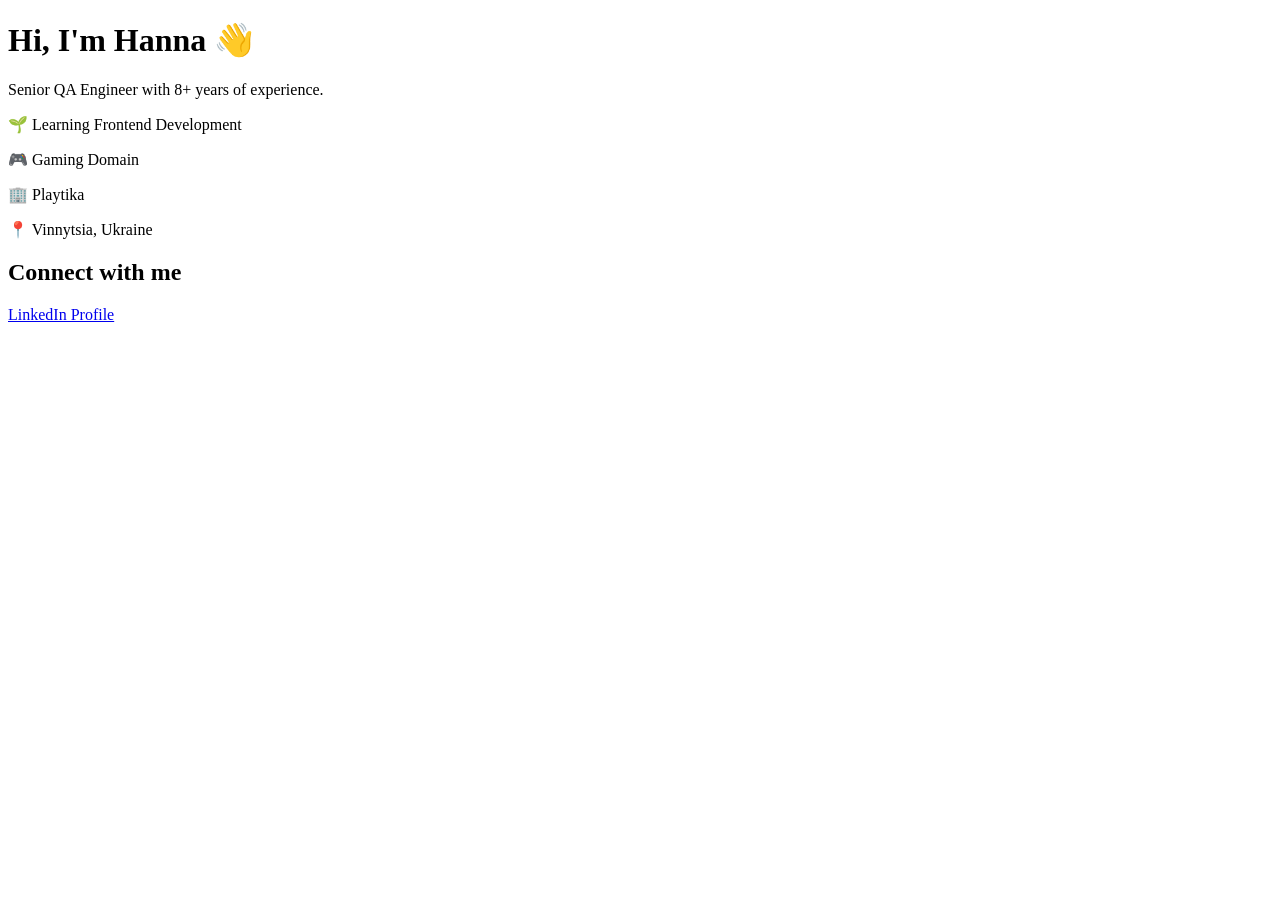
==== index.html @ 9f8310af "Initial commit" ====
<!DOCTYPE html>
<html lang="en">
<head>
    <meta charset="UTF-8">
    <meta name="viewport" content="width=device-width, initial-scale=1.0">
    <title>Hanna Piddubetska</title>
</head>
<body>
    <h1>Hi, I'm Hanna 👋</h1>

    <p>Senior QA Engineer with 8+ years of experience.</p>
    <p>🌱 Learning Frontend Development</p>
    <p>🎮 Gaming Domain</p>
    <p>🏢 Playtika</p>

    <p>📍 Vinnytsia, Ukraine</p>

    <h2>Connect with me</h2>
    <p>
        <a href="https://www.linkedin.com/in/anna-motuz-piddubetska-78132214a/" target="_blank">
            LinkedIn Profile
        </a>
    </p>
</body>
</html>
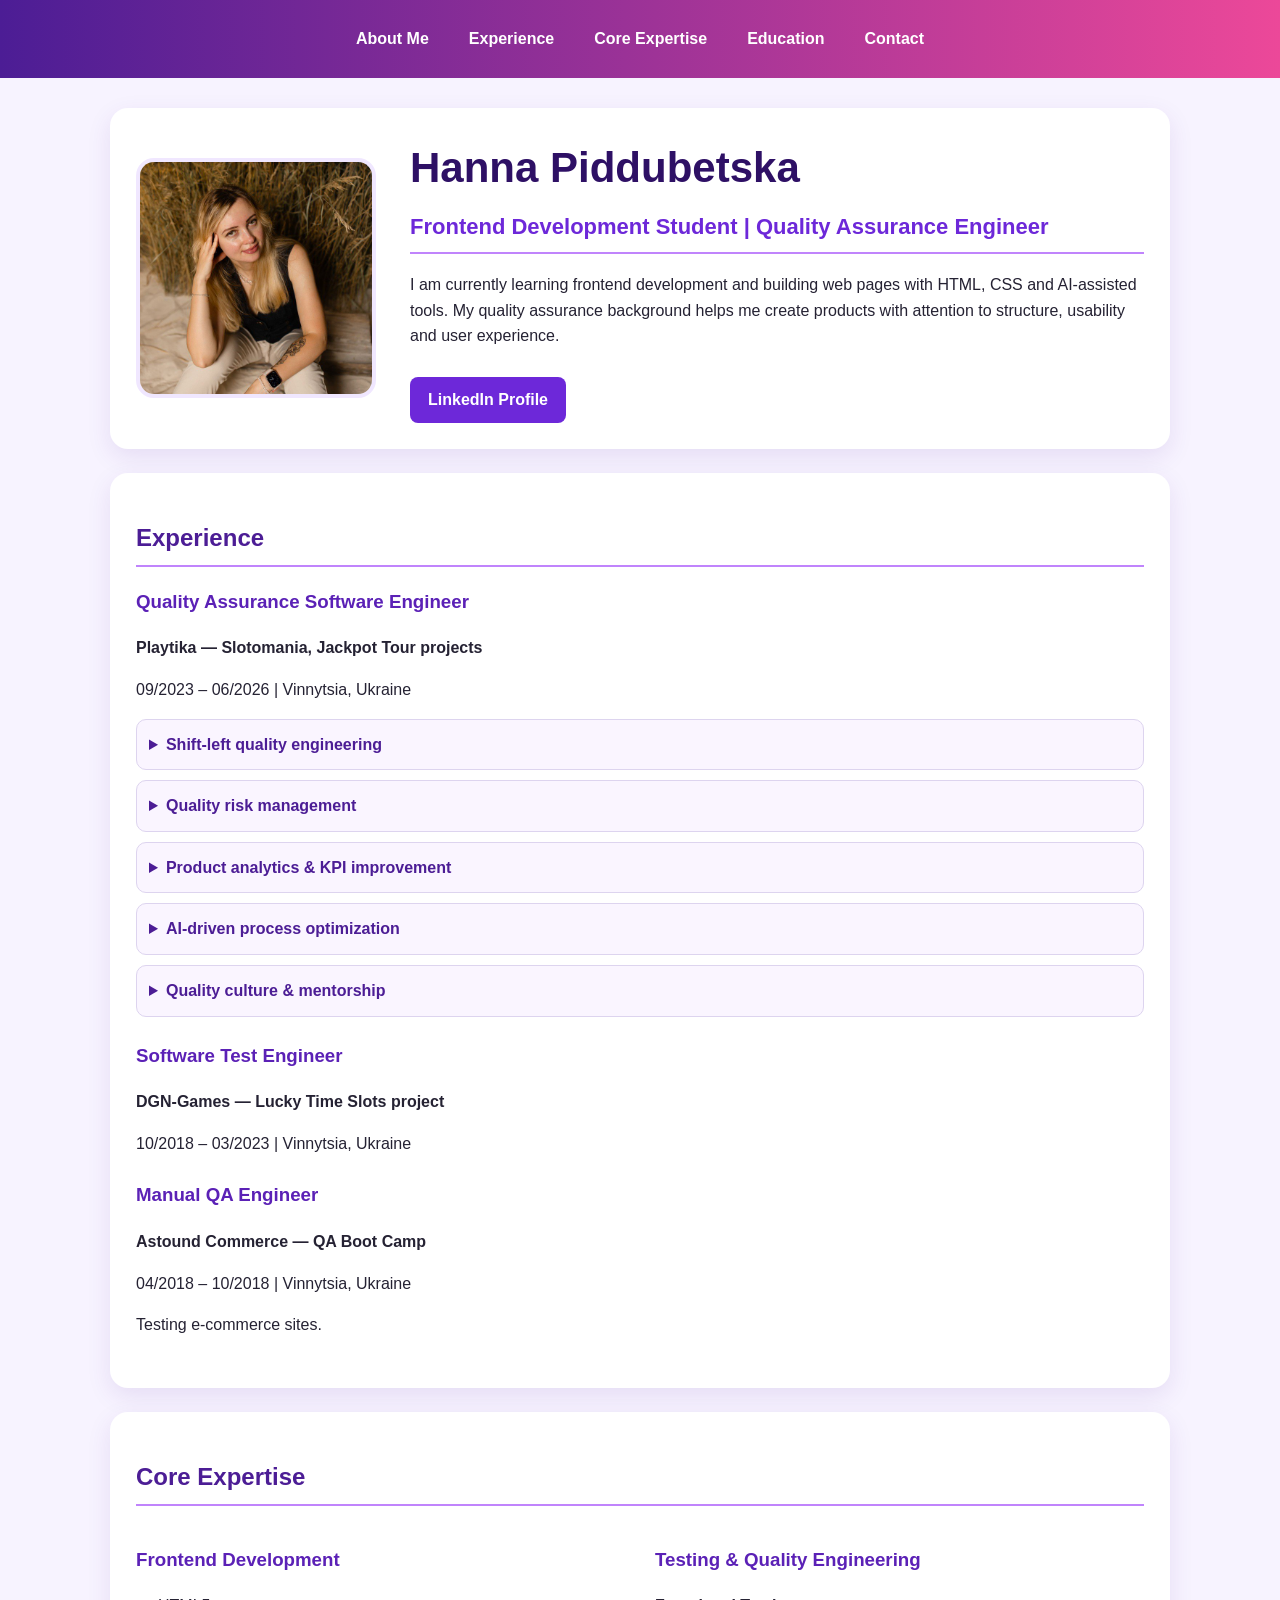
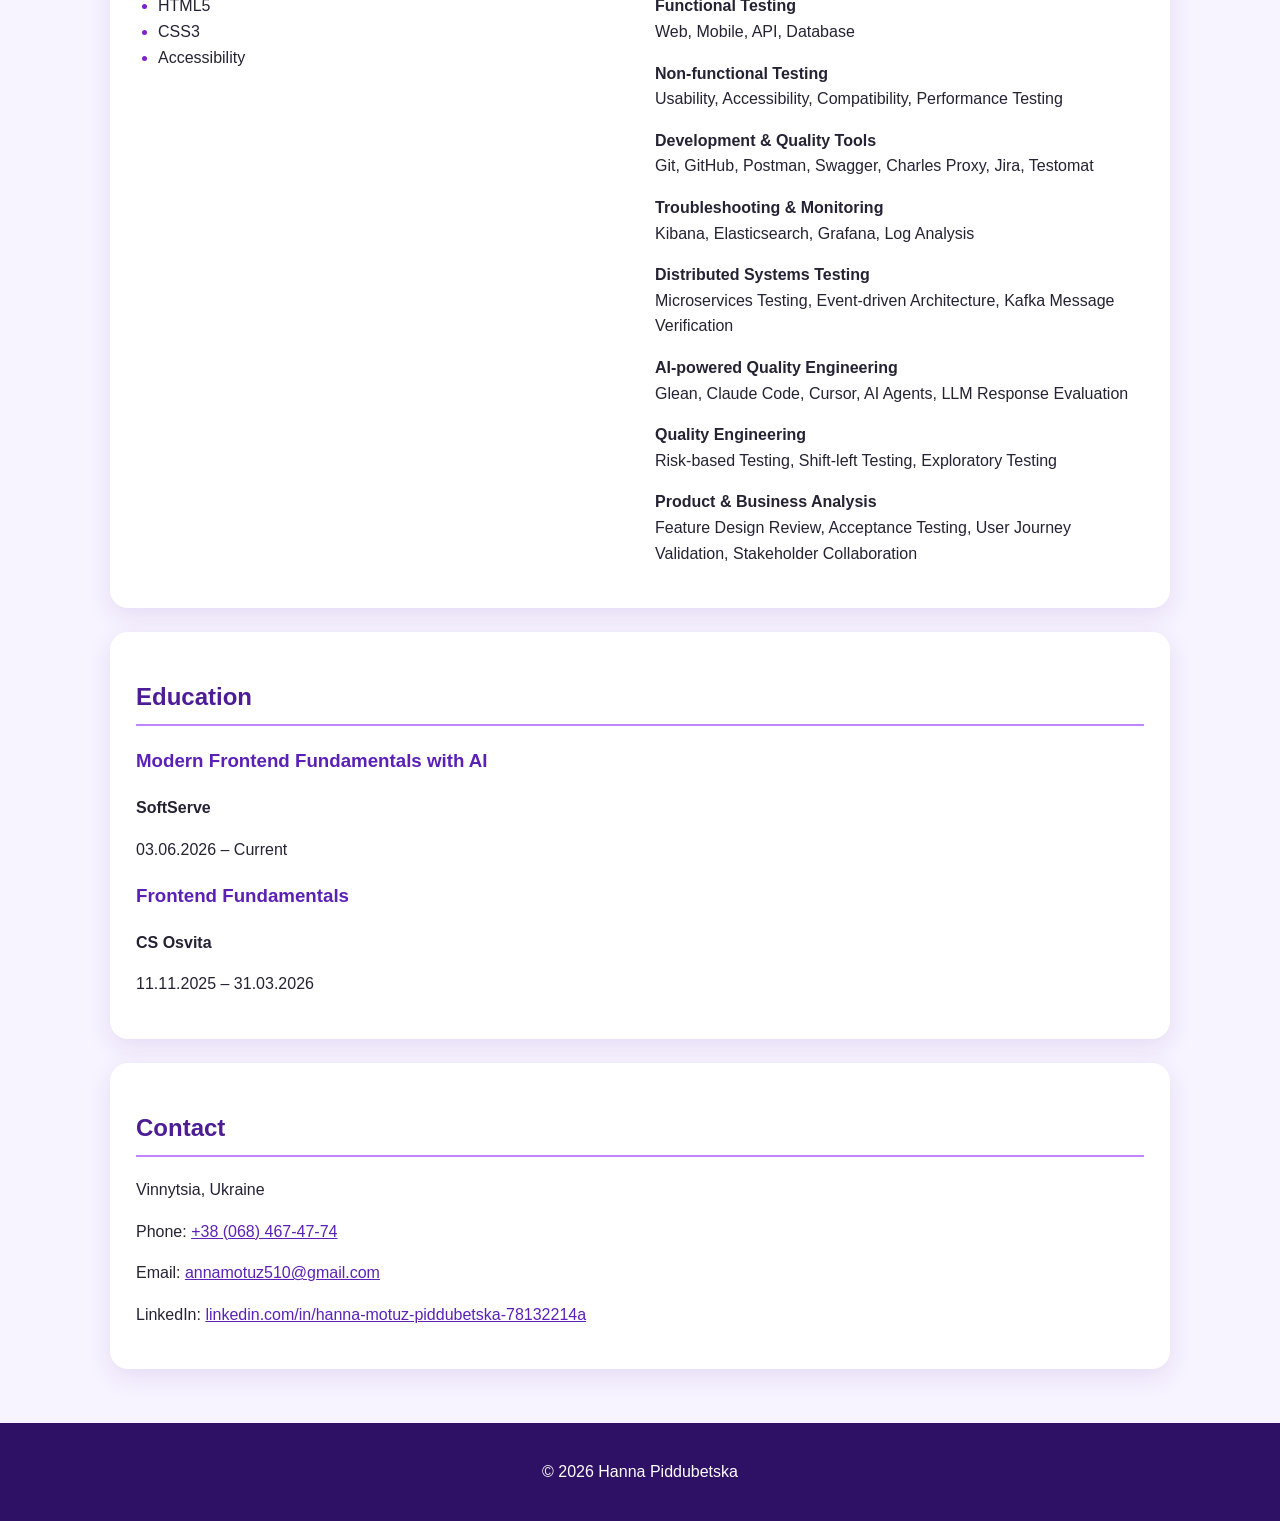
==== commit 7ca1fe6e: "Update personal GitHub Pages portfolio" ====
--- a/index.html
+++ b/index.html
@@ -3,23 +3,171 @@
 <head>
     <meta charset="UTF-8">
     <meta name="viewport" content="width=device-width, initial-scale=1.0">
-    <title>Hanna Piddubetska</title>
+    <title>Hanna Piddubetska | Frontend Student</title>
+    <meta name="description" content="Frontend Development Student portfolio of Hanna Piddubetska.">
+    <link rel="stylesheet" href="styles.css">
 </head>
+
 <body>
-    <h1>Hi, I'm Hanna 👋</h1>
+    <header class="header">
+        <nav class="navigation" aria-label="Main navigation">
+            <a href="#about">About Me</a>
+            <a href="#experience">Experience</a>
+            <a href="#expertise">Core Expertise</a>
+            <a href="#education">Education</a>
+            <a href="#contact">Contact</a>
+        </nav>
+    </header>
 
-    <p>Senior QA Engineer with 8+ years of experience.</p>
-    <p>🌱 Learning Frontend Development</p>
-    <p>🎮 Gaming Domain</p>
-    <p>🏢 Playtika</p>
+    <main>
+        <section id="about" class="hero">
+            <img src="assets/photo.jpg" alt="Portrait photo of Hanna Piddubetska">
 
-    <p>📍 Vinnytsia, Ukraine</p>
+            <div class="hero-text">
+                <h1>Hanna Piddubetska</h1>
+                <h2>Frontend Development Student | Quality Assurance Engineer</h2>
+                <p>
+                    I am currently learning frontend development and building web pages with HTML, CSS and AI-assisted tools.
+                    My quality assurance background helps me create products with attention to structure, usability and user experience.
+                </p>
+                <a class="linkedin-button" href="https://www.linkedin.com/in/hanna-motuz-piddubetska-78132214a" target="_blank">LinkedIn Profile</a>
+            </div>
+        </section>
 
-    <h2>Connect with me</h2>
-    <p>
-        <a href="https://www.linkedin.com/in/anna-motuz-piddubetska-78132214a/" target="_blank">
-            LinkedIn Profile
-        </a>
-    </p>
+        <section id="experience" class="card">
+            <h2>Experience</h2>
+
+            <article class="experience-item">
+                <h3>Quality Assurance Software Engineer</h3>
+                <p><strong>Playtika — Slotomania, Jackpot Tour projects</strong></p>
+                <p>09/2023 – 06/2026 | Vinnytsia, Ukraine</p>
+
+                <details>
+                    <summary>Shift-left quality engineering</summary>
+                    <p>
+                        Introduced classification tree testing as part of a shift-left strategy, improving requirement analysis
+                        and enabling early identification of coverage gaps, edge cases and quality risks before development began.
+                    </p>
+                </details>
+
+                <details>
+                    <summary>Quality risk management</summary>
+                    <p>
+                        Established a risk-based testing approach to identify, assess and prioritize product risks,
+                        enabling focused testing efforts, improved release predictability and proactive risk mitigation.
+                    </p>
+                </details>
+
+                <details>
+                    <summary>Product analytics & KPI improvement</summary>
+                    <p>
+                        Initiated client-side event instrumentation and data-driven quality analysis through Grafana dashboards,
+                        contributing to product KPI improvements and better user behavior visibility.
+                    </p>
+                </details>
+
+                <details>
+                    <summary>AI-driven process optimization</summary>
+                    <p>
+                        Introduced AI agents and AI-assisted workflows that reduced manual effort, accelerated documentation creation
+                        and improved team productivity.
+                    </p>
+                </details>
+
+                <details>
+                    <summary>Quality culture & mentorship</summary>
+                    <p>
+                        Mentored new team members and individuals outside the organization interested in software testing.
+                        Promoted knowledge sharing among QA engineers and developers, fostering effective testing practices,
+                        quality awareness and a preventive quality mindset.
+                    </p>
+                </details>
+            </article>
+
+            <article class="experience-item">
+                <h3>Software Test Engineer</h3>
+                <p><strong>DGN-Games — Lucky Time Slots project</strong></p>
+                <p>10/2018 – 03/2023 | Vinnytsia, Ukraine</p>
+            </article>
+
+            <article class="experience-item">
+                <h3>Manual QA Engineer</h3>
+                <p><strong>Astound Commerce — QA Boot Camp</strong></p>
+                <p>04/2018 – 10/2018 | Vinnytsia, Ukraine</p>
+                <p>Testing e-commerce sites.</p>
+            </article>
+        </section>
+
+        <section id="expertise" class="card">
+            <h2>Core Expertise</h2>
+
+            <div class="columns">
+                <div>
+                    <h3>Frontend Development</h3>
+                    <ul>
+                        <li>HTML5</li>
+                        <li>CSS3</li>
+                        <li>Accessibility</li>
+                    </ul>
+                </div>
+
+                <div>
+                    <h3>Testing & Quality Engineering</h3>
+
+                    <p><strong>Functional Testing</strong><br>
+                    Web, Mobile, API, Database</p>
+
+                    <p><strong>Non-functional Testing</strong><br>
+                    Usability, Accessibility, Compatibility, Performance Testing</p>
+
+                    <p><strong>Development & Quality Tools</strong><br>
+                    Git, GitHub, Postman, Swagger, Charles Proxy, Jira, Testomat</p>
+
+                    <p><strong>Troubleshooting & Monitoring</strong><br>
+                    Kibana, Elasticsearch, Grafana, Log Analysis</p>
+
+                    <p><strong>Distributed Systems Testing</strong><br>
+                    Microservices Testing, Event-driven Architecture, Kafka Message Verification</p>
+
+                    <p><strong>AI-powered Quality Engineering</strong><br>
+                    Glean, Claude Code, Cursor, AI Agents, LLM Response Evaluation</p>
+
+                    <p><strong>Quality Engineering</strong><br>
+                    Risk-based Testing, Shift-left Testing, Exploratory Testing</p>
+
+                    <p><strong>Product & Business Analysis</strong><br>
+                    Feature Design Review, Acceptance Testing, User Journey Validation, Stakeholder Collaboration</p>
+                </div>
+            </div>
+        </section>
+
+        <section id="education" class="card">
+            <h2>Education</h2>
+
+            <article>
+                <h3>Modern Frontend Fundamentals with AI</h3>
+                <p><strong>SoftServe</strong></p>
+                <p>03.06.2026 – Current</p>
+            </article>
+
+            <article>
+                <h3>Frontend Fundamentals</h3>
+                <p><strong>CS Osvita</strong></p>
+                <p>11.11.2025 – 31.03.2026</p>
+            </article>
+        </section>
+
+        <section id="contact" class="card">
+            <h2>Contact</h2>
+            <p>Vinnytsia, Ukraine</p>
+            <p>Phone: <a href="tel:+380684674774">+38 (068) 467-47-74</a></p>
+            <p>Email: <a href="mailto:annamotuz510@gmail.com">annamotuz510@gmail.com</a></p>
+            <p>LinkedIn: <a href="https://www.linkedin.com/in/hanna-motuz-piddubetska-78132214a" target="_blank">linkedin.com/in/hanna-motuz-piddubetska-78132214a</a></p>
+        </section>
+    </main>
+
+    <footer>
+        <p>&copy; 2026 Hanna Piddubetska</p>
+    </footer>
 </body>
-</html>+</html>
--- a/styles.css
+++ b/styles.css
@@ -0,0 +1,203 @@
+* {
+    box-sizing: border-box;
+}
+
+body {
+    margin: 0;
+    font-family: Arial, sans-serif;
+    color: #252233;
+    line-height: 1.6;
+    background: #f7f3ff;
+}
+
+.header {
+    padding: 20px;
+    background: linear-gradient(90deg, #4c1d95, #ec4899);
+}
+
+.navigation {
+    display: flex;
+    justify-content: center;
+    gap: 24px;
+    flex-wrap: wrap;
+}
+
+.navigation a {
+    color: #ffffff;
+    text-decoration: none;
+    font-weight: bold;
+    padding: 6px 8px;
+    border-radius: 6px;
+}
+
+.navigation a:hover,
+.navigation a:active {
+    color: #ffffff;
+    background: rgba(255, 255, 255, 0.18);
+    text-decoration: underline;
+}
+
+.navigation a:focus {
+    color: #ffffff;
+    outline: 3px solid #ffffff;
+    outline-offset: 4px;
+}
+
+main {
+    max-width: 1100px;
+    margin: 0 auto;
+    padding: 30px 20px;
+}
+
+.hero,
+.card {
+    padding: 26px;
+    margin-bottom: 24px;
+    background: white;
+    border-radius: 18px;
+    box-shadow: 0 8px 24px rgba(76, 29, 149, 0.1);
+}
+
+.hero {
+    display: flex;
+    gap: 34px;
+    align-items: center;
+}
+
+.hero img {
+    width: 240px;
+    border-radius: 18px;
+    border: 4px solid #f0e7ff;
+}
+
+.hero-text h1 {
+    margin: 0;
+    font-size: 42px;
+    color: #2e1065;
+}
+
+.hero-text h2 {
+    margin-top: 8px;
+    color: #6d28d9;
+    font-size: 22px;
+}
+
+.linkedin-button {
+    display: inline-block;
+    margin-top: 12px;
+    padding: 10px 18px;
+    color: #ffffff;
+    background: #6d28d9;
+    border-radius: 8px;
+    text-decoration: none;
+    font-weight: bold;
+}
+
+.linkedin-button:hover,
+.linkedin-button:active,
+.linkedin-button:visited {
+    color: #ffffff;
+    background: #4c1d95;
+    text-decoration: none;
+}
+
+.linkedin-button:focus {
+    color: #ffffff;
+    outline: 3px solid #c084fc;
+    outline-offset: 4px;
+}
+
+h2 {
+    color: #4c1d95;
+    border-bottom: 2px solid #c084fc;
+    padding-bottom: 8px;
+}
+
+h3 {
+    color: #5b21b6;
+}
+
+.experience-item {
+    margin-bottom: 24px;
+}
+
+details {
+    margin: 10px 0;
+    padding: 12px;
+    border: 1px solid #ddd4ef;
+    border-radius: 10px;
+    background: #faf5ff;
+}
+
+summary {
+    cursor: pointer;
+    font-weight: bold;
+    color: #4c1d95;
+}
+
+summary:hover,
+summary:active {
+    color: #2e1065;
+    background: #f3e8ff;
+}
+
+summary:focus {
+    outline: 3px solid #7c3aed;
+    outline-offset: 3px;
+    border-radius: 6px;
+}
+
+.columns {
+    display: flex;
+    gap: 30px;
+    flex-wrap: wrap;
+}
+
+.columns > div {
+    flex: 1;
+    min-width: 280px;
+}
+
+ul {
+    padding-left: 22px;
+}
+
+li::marker {
+    color: #7e22ce;
+}
+
+a {
+    color: #5b21b6;
+}
+
+a:hover,
+a:active {
+    color: #be185d;
+}
+
+a:focus {
+    outline: 3px solid #c084fc;
+    outline-offset: 3px;
+}
+
+footer {
+    text-align: center;
+    padding: 20px;
+    color: white;
+    background: #2e1065;
+}
+
+@media (max-width: 700px) {
+    .hero {
+        flex-direction: column;
+        text-align: center;
+    }
+
+    .hero-text h1 {
+        font-size: 32px;
+    }
+
+    .hero img {
+        width: 200px;
+    }
+}
